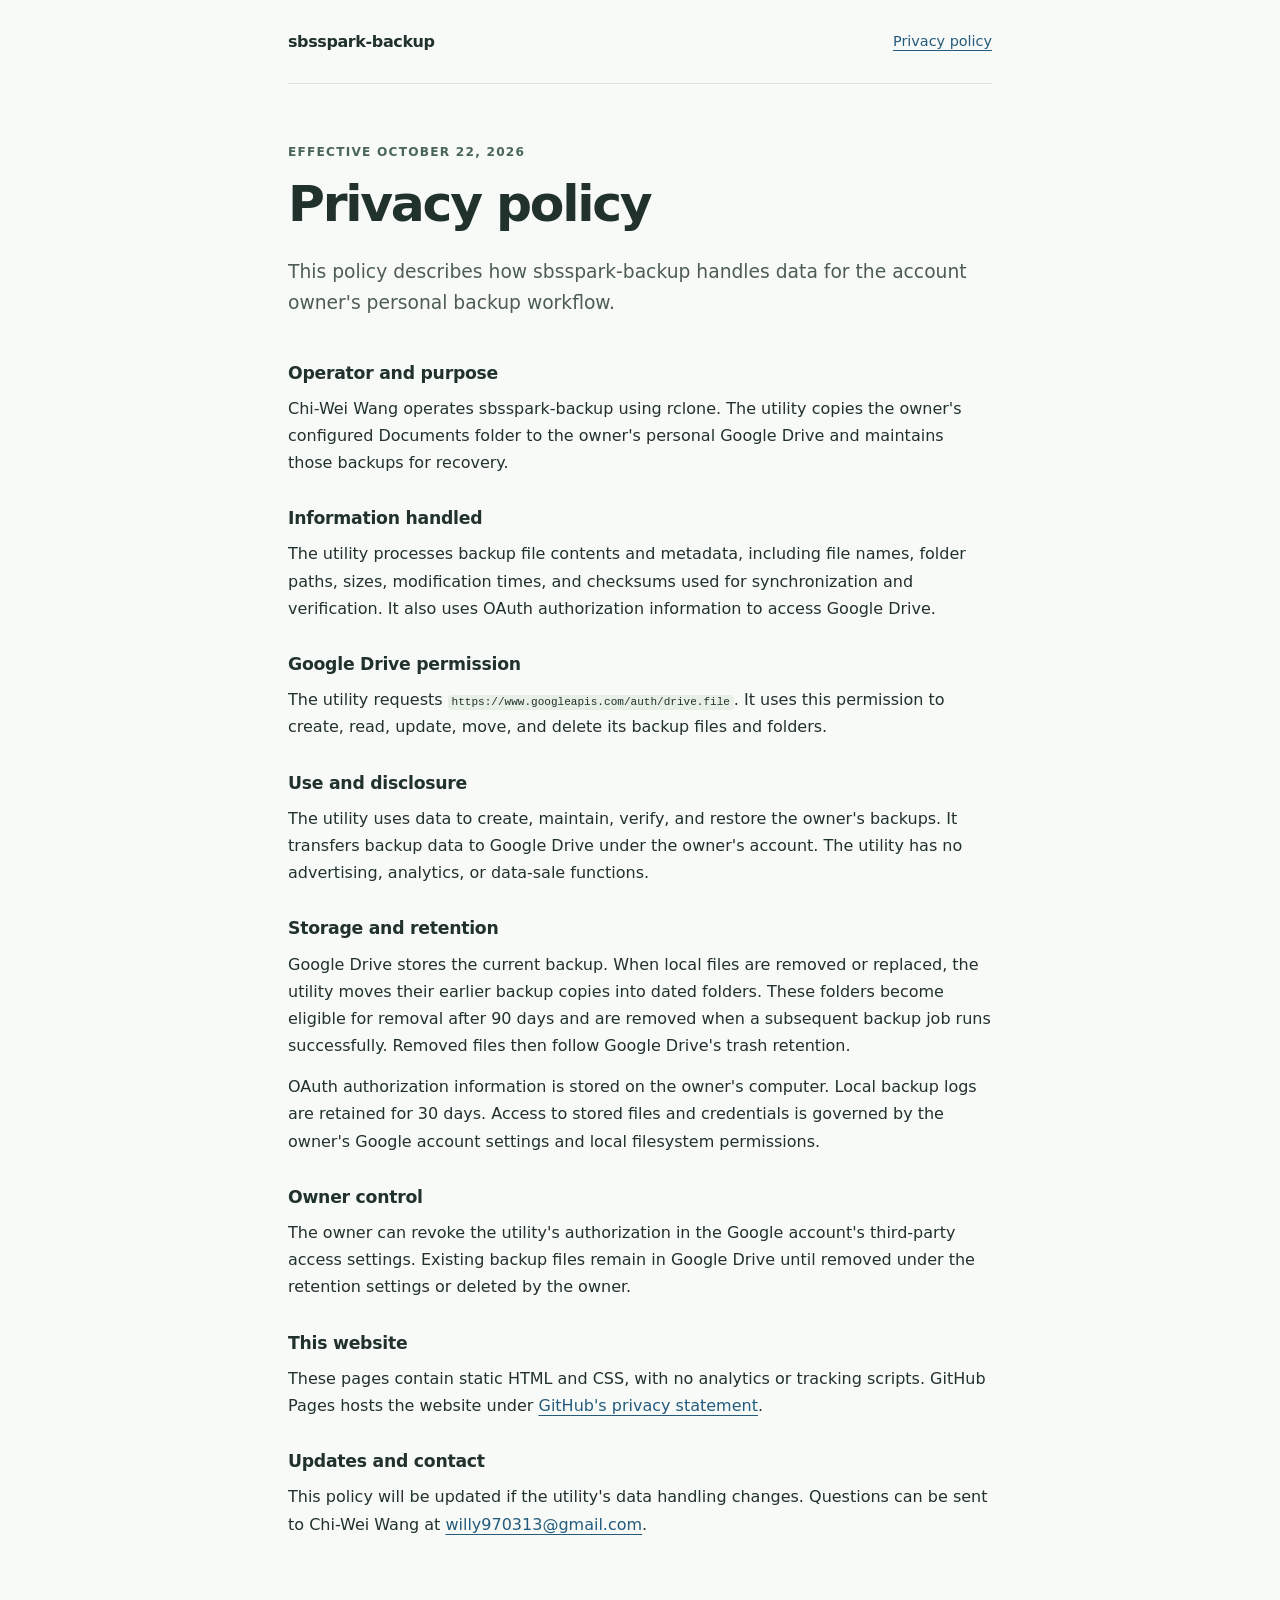
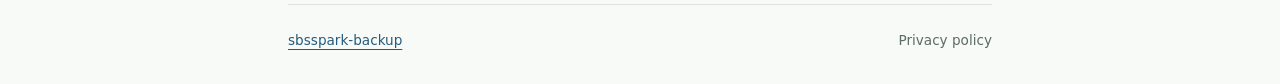
==== privacy.html @ 2d3f7f0b "Add OAuth app homepage and privacy policy" ====
<!doctype html>
<html lang="en">
<head>
  <meta charset="utf-8">
  <meta name="viewport" content="width=device-width, initial-scale=1">
  <meta name="description" content="Privacy policy for sbsspark-backup, a personal Google Drive backup utility operated by Chi-Wei Wang.">
  <title>Privacy policy · sbsspark-backup</title>
  <link rel="stylesheet" href="style.css">
</head>
<body>
  <a class="skip-link" href="#main">Skip to content</a>
  <header class="site-header">
    <a class="wordmark" href="./">sbsspark-backup</a>
    <nav aria-label="Main navigation"><a href="privacy.html" aria-current="page">Privacy policy</a></nav>
  </header>
  <main id="main">
    <p class="eyebrow">Effective October 22, 2026</p>
    <h1>Privacy policy</h1>
    <p class="lead">This policy describes how sbsspark-backup handles data for the account owner's personal backup workflow.</p>
    <section aria-labelledby="operator">
      <h2 id="operator">Operator and purpose</h2>
      <p>Chi-Wei Wang operates sbsspark-backup using rclone. The utility copies the owner's configured Documents folder to the owner's personal Google Drive and maintains those backups for recovery.</p>
    </section>
    <section aria-labelledby="information">
      <h2 id="information">Information handled</h2>
      <p>The utility processes backup file contents and metadata, including file names, folder paths, sizes, modification times, and checksums used for synchronization and verification. It also uses OAuth authorization information to access Google Drive.</p>
    </section>
    <section aria-labelledby="permission">
      <h2 id="permission">Google Drive permission</h2>
      <p>The utility requests <code>https://www.googleapis.com/auth/drive.file</code>. It uses this permission to create, read, update, move, and delete its backup files and folders.</p>
    </section>
    <section aria-labelledby="use">
      <h2 id="use">Use and disclosure</h2>
      <p>The utility uses data to create, maintain, verify, and restore the owner's backups. It transfers backup data to Google Drive under the owner's account. The utility has no advertising, analytics, or data-sale functions.</p>
    </section>
    <section aria-labelledby="storage">
      <h2 id="storage">Storage and retention</h2>
      <p>Google Drive stores the current backup. When local files are removed or replaced, the utility moves their earlier backup copies into dated folders. These folders become eligible for removal after 90 days and are removed when a subsequent backup job runs successfully. Removed files then follow Google Drive's trash retention.</p>
      <p>OAuth authorization information is stored on the owner's computer. Local backup logs are retained for 30 days. Access to stored files and credentials is governed by the owner's Google account settings and local filesystem permissions.</p>
    </section>
    <section aria-labelledby="control">
      <h2 id="control">Owner control</h2>
      <p>The owner can revoke the utility's authorization in the Google account's third-party access settings. Existing backup files remain in Google Drive until removed under the retention settings or deleted by the owner.</p>
    </section>
    <section aria-labelledby="website">
      <h2 id="website">This website</h2>
      <p>These pages contain static HTML and CSS, with no analytics or tracking scripts. GitHub Pages hosts the website under <a href="https://docs.github.com/en/site-policy/privacy-policies/github-general-privacy-statement">GitHub's privacy statement</a>.</p>
    </section>
    <section aria-labelledby="updates">
      <h2 id="updates">Updates and contact</h2>
      <p>This policy will be updated if the utility's data handling changes. Questions can be sent to Chi-Wei Wang at <a href="mailto:willy970313@gmail.com">willy970313@gmail.com</a>.</p>
    </section>
  </main>
  <footer><a href="./">sbsspark-backup</a><span>Privacy policy</span></footer>
</body>
</html>
---- style.css ----
:root {
  color-scheme: light;
  font-family: ui-sans-serif, system-ui, -apple-system, BlinkMacSystemFont, "Segoe UI", sans-serif;
  color: #21312c;
  background: #f8faf7;
  line-height: 1.7;
  font-synthesis: none;
  text-rendering: optimizeLegibility;
  -webkit-font-smoothing: antialiased;
}
* { box-sizing: border-box; }
body { max-width: 760px; margin: 0 auto; padding: 0 28px; }
a { color: #245b7d; text-underline-offset: 4px; }
a:hover { color: #173e56; }
a:focus-visible { outline: 3px solid #347e5c; outline-offset: 5px; }
.skip-link { position: absolute; top: -100px; padding: 8px 16px; background: white; }
.skip-link:focus { top: 12px; }
.site-header { display: flex; justify-content: space-between; align-items: center; gap: 20px; padding: 28px 0; border-bottom: 1px solid #dce4db; }
.wordmark { color: #21312c; font-weight: 700; text-decoration: none; letter-spacing: -.025em; }
nav { font-size: .9rem; }
main { padding: 58px 0 36px; }
.eyebrow { color: #4a6657; font-size: .76rem; font-weight: 650; letter-spacing: .1em; text-transform: uppercase; margin: 0 0 12px; }
h1 { font-size: clamp(2.1rem, 6vw, 3.15rem); line-height: 1.15; letter-spacing: -.045em; font-weight: 650; margin: 0 0 24px; }
.lead { color: #4d5d54; font-size: 1.17rem; line-height: 1.65; margin: 0 0 42px; }
section { margin: 0 0 30px; }
h2 { font-size: 1.08rem; line-height: 1.4; letter-spacing: -.015em; margin: 0 0 10px; }
p { margin: 0 0 14px; }
code { font-size: .85em; background: #e8efe6; border-radius: 4px; padding: .12em .35em; overflow-wrap: anywhere; }
.contact { background: #e8efe2; border-left: 3px solid #7a9b6d; margin: 42px 0 0; padding: 22px 24px 10px; border-radius: 0 8px 8px 0; }
footer { display: flex; justify-content: space-between; gap: 20px; padding: 24px 0 32px; border-top: 1px solid #dce4db; color: #5c6c60; font-size: .85rem; }
@media (max-width: 480px) {
  body { padding: 0 20px; }
  .site-header { padding: 22px 0; gap: 12px; }
  .wordmark { font-size: .95rem; }
  nav { font-size: .8rem; }
  main { padding-top: 40px; }
  .lead { font-size: 1.08rem; }
}
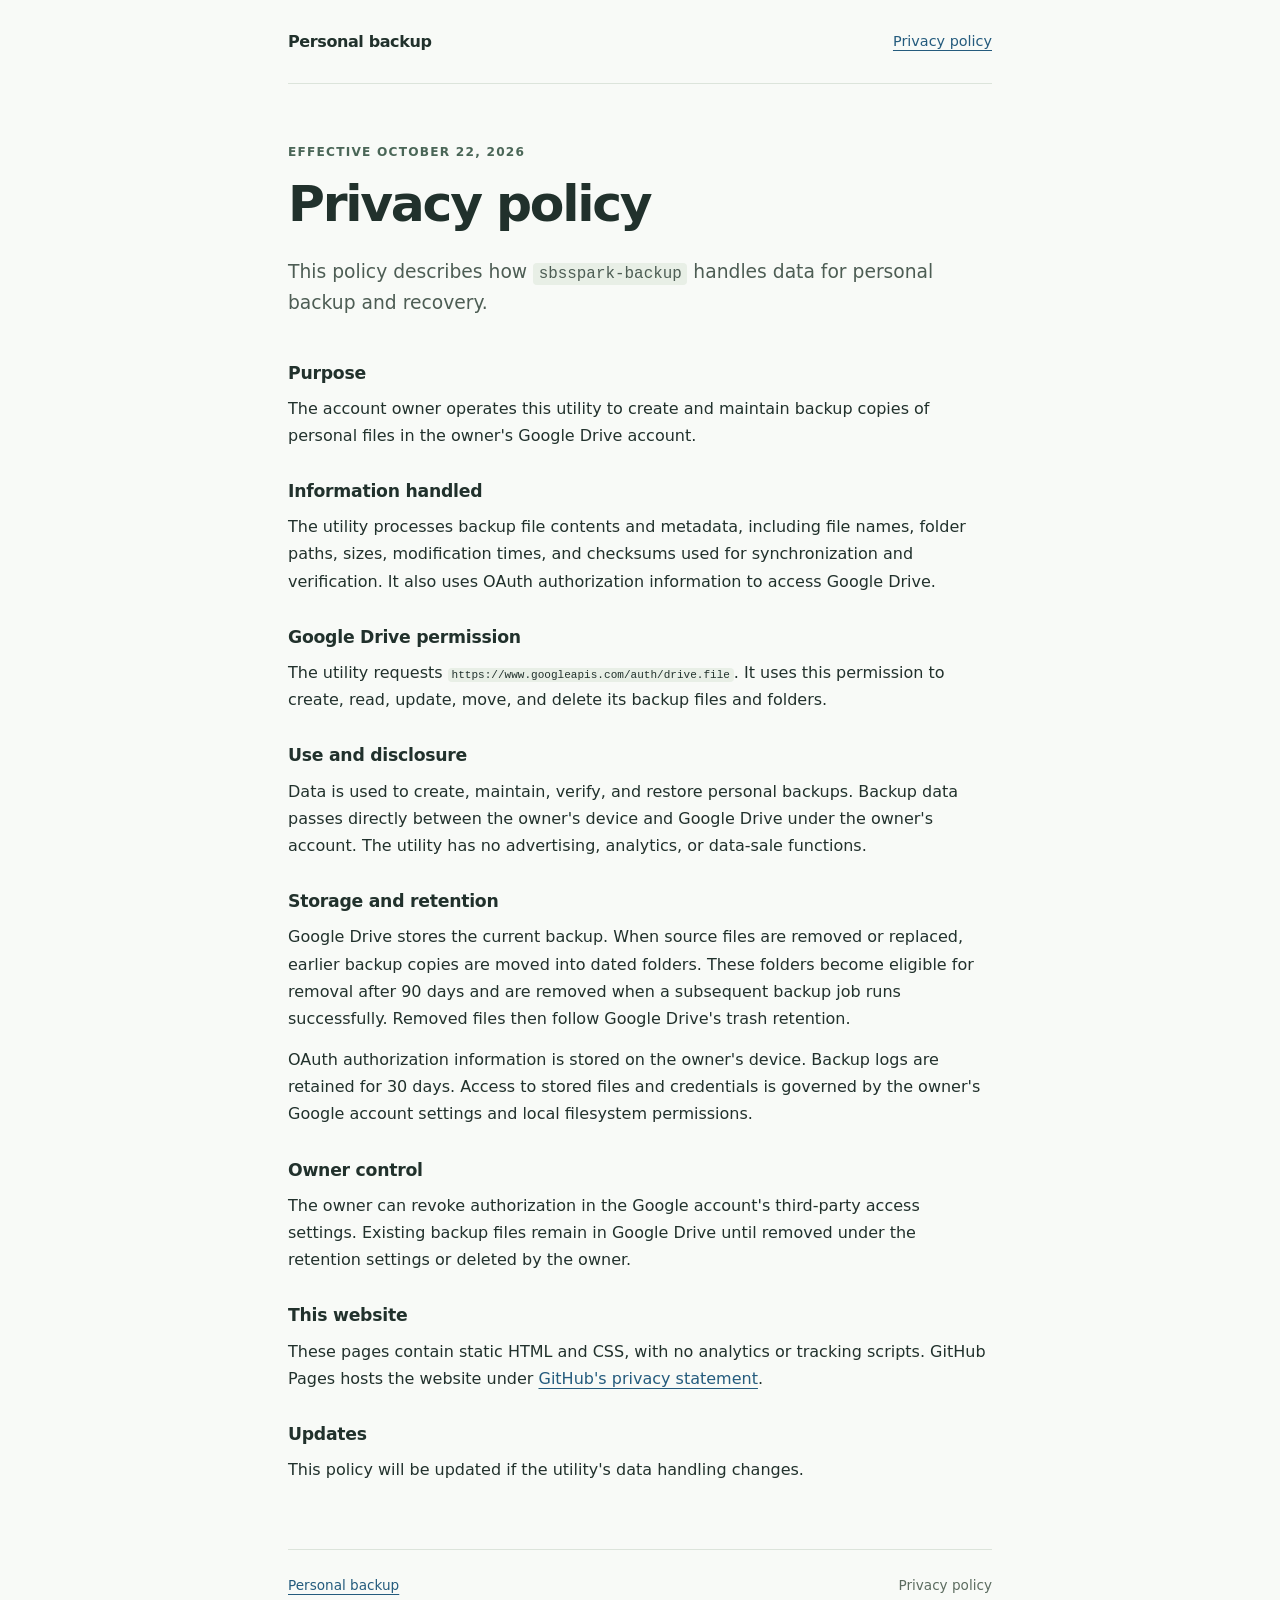
==== commit ef7fb7dd: "Minimize identifying information on public pages" ====
--- a/privacy.html
+++ b/privacy.html
@@ -3,23 +3,24 @@
 <head>
   <meta charset="utf-8">
   <meta name="viewport" content="width=device-width, initial-scale=1">
-  <meta name="description" content="Privacy policy for sbsspark-backup, a personal Google Drive backup utility operated by Chi-Wei Wang.">
-  <title>Privacy policy · sbsspark-backup</title>
+  <meta name="description" content="Privacy policy for a personal Google Drive backup utility.">
+  <meta name="robots" content="noindex">
+  <title>Privacy policy · Personal backup utility</title>
   <link rel="stylesheet" href="style.css">
 </head>
 <body>
   <a class="skip-link" href="#main">Skip to content</a>
   <header class="site-header">
-    <a class="wordmark" href="./">sbsspark-backup</a>
+    <a class="wordmark" href="./">Personal backup</a>
     <nav aria-label="Main navigation"><a href="privacy.html" aria-current="page">Privacy policy</a></nav>
   </header>
   <main id="main">
     <p class="eyebrow">Effective October 22, 2026</p>
     <h1>Privacy policy</h1>
-    <p class="lead">This policy describes how sbsspark-backup handles data for the account owner's personal backup workflow.</p>
-    <section aria-labelledby="operator">
-      <h2 id="operator">Operator and purpose</h2>
-      <p>Chi-Wei Wang operates sbsspark-backup using rclone. The utility copies the owner's configured Documents folder to the owner's personal Google Drive and maintains those backups for recovery.</p>
+    <p class="lead">This policy describes how <code>sbsspark-backup</code> handles data for personal backup and recovery.</p>
+    <section aria-labelledby="purpose">
+      <h2 id="purpose">Purpose</h2>
+      <p>The account owner operates this utility to create and maintain backup copies of personal files in the owner's Google Drive account.</p>
     </section>
     <section aria-labelledby="information">
       <h2 id="information">Information handled</h2>
@@ -31,26 +32,26 @@
     </section>
     <section aria-labelledby="use">
       <h2 id="use">Use and disclosure</h2>
-      <p>The utility uses data to create, maintain, verify, and restore the owner's backups. It transfers backup data to Google Drive under the owner's account. The utility has no advertising, analytics, or data-sale functions.</p>
+      <p>Data is used to create, maintain, verify, and restore personal backups. Backup data passes directly between the owner's device and Google Drive under the owner's account. The utility has no advertising, analytics, or data-sale functions.</p>
     </section>
     <section aria-labelledby="storage">
       <h2 id="storage">Storage and retention</h2>
-      <p>Google Drive stores the current backup. When local files are removed or replaced, the utility moves their earlier backup copies into dated folders. These folders become eligible for removal after 90 days and are removed when a subsequent backup job runs successfully. Removed files then follow Google Drive's trash retention.</p>
-      <p>OAuth authorization information is stored on the owner's computer. Local backup logs are retained for 30 days. Access to stored files and credentials is governed by the owner's Google account settings and local filesystem permissions.</p>
+      <p>Google Drive stores the current backup. When source files are removed or replaced, earlier backup copies are moved into dated folders. These folders become eligible for removal after 90 days and are removed when a subsequent backup job runs successfully. Removed files then follow Google Drive's trash retention.</p>
+      <p>OAuth authorization information is stored on the owner's device. Backup logs are retained for 30 days. Access to stored files and credentials is governed by the owner's Google account settings and local filesystem permissions.</p>
     </section>
     <section aria-labelledby="control">
       <h2 id="control">Owner control</h2>
-      <p>The owner can revoke the utility's authorization in the Google account's third-party access settings. Existing backup files remain in Google Drive until removed under the retention settings or deleted by the owner.</p>
+      <p>The owner can revoke authorization in the Google account's third-party access settings. Existing backup files remain in Google Drive until removed under the retention settings or deleted by the owner.</p>
     </section>
     <section aria-labelledby="website">
       <h2 id="website">This website</h2>
       <p>These pages contain static HTML and CSS, with no analytics or tracking scripts. GitHub Pages hosts the website under <a href="https://docs.github.com/en/site-policy/privacy-policies/github-general-privacy-statement">GitHub's privacy statement</a>.</p>
     </section>
     <section aria-labelledby="updates">
-      <h2 id="updates">Updates and contact</h2>
-      <p>This policy will be updated if the utility's data handling changes. Questions can be sent to Chi-Wei Wang at <a href="mailto:willy970313@gmail.com">willy970313@gmail.com</a>.</p>
+      <h2 id="updates">Updates</h2>
+      <p>This policy will be updated if the utility's data handling changes.</p>
     </section>
   </main>
-  <footer><a href="./">sbsspark-backup</a><span>Privacy policy</span></footer>
+  <footer><a href="./">Personal backup</a><span>Privacy policy</span></footer>
 </body>
 </html>
